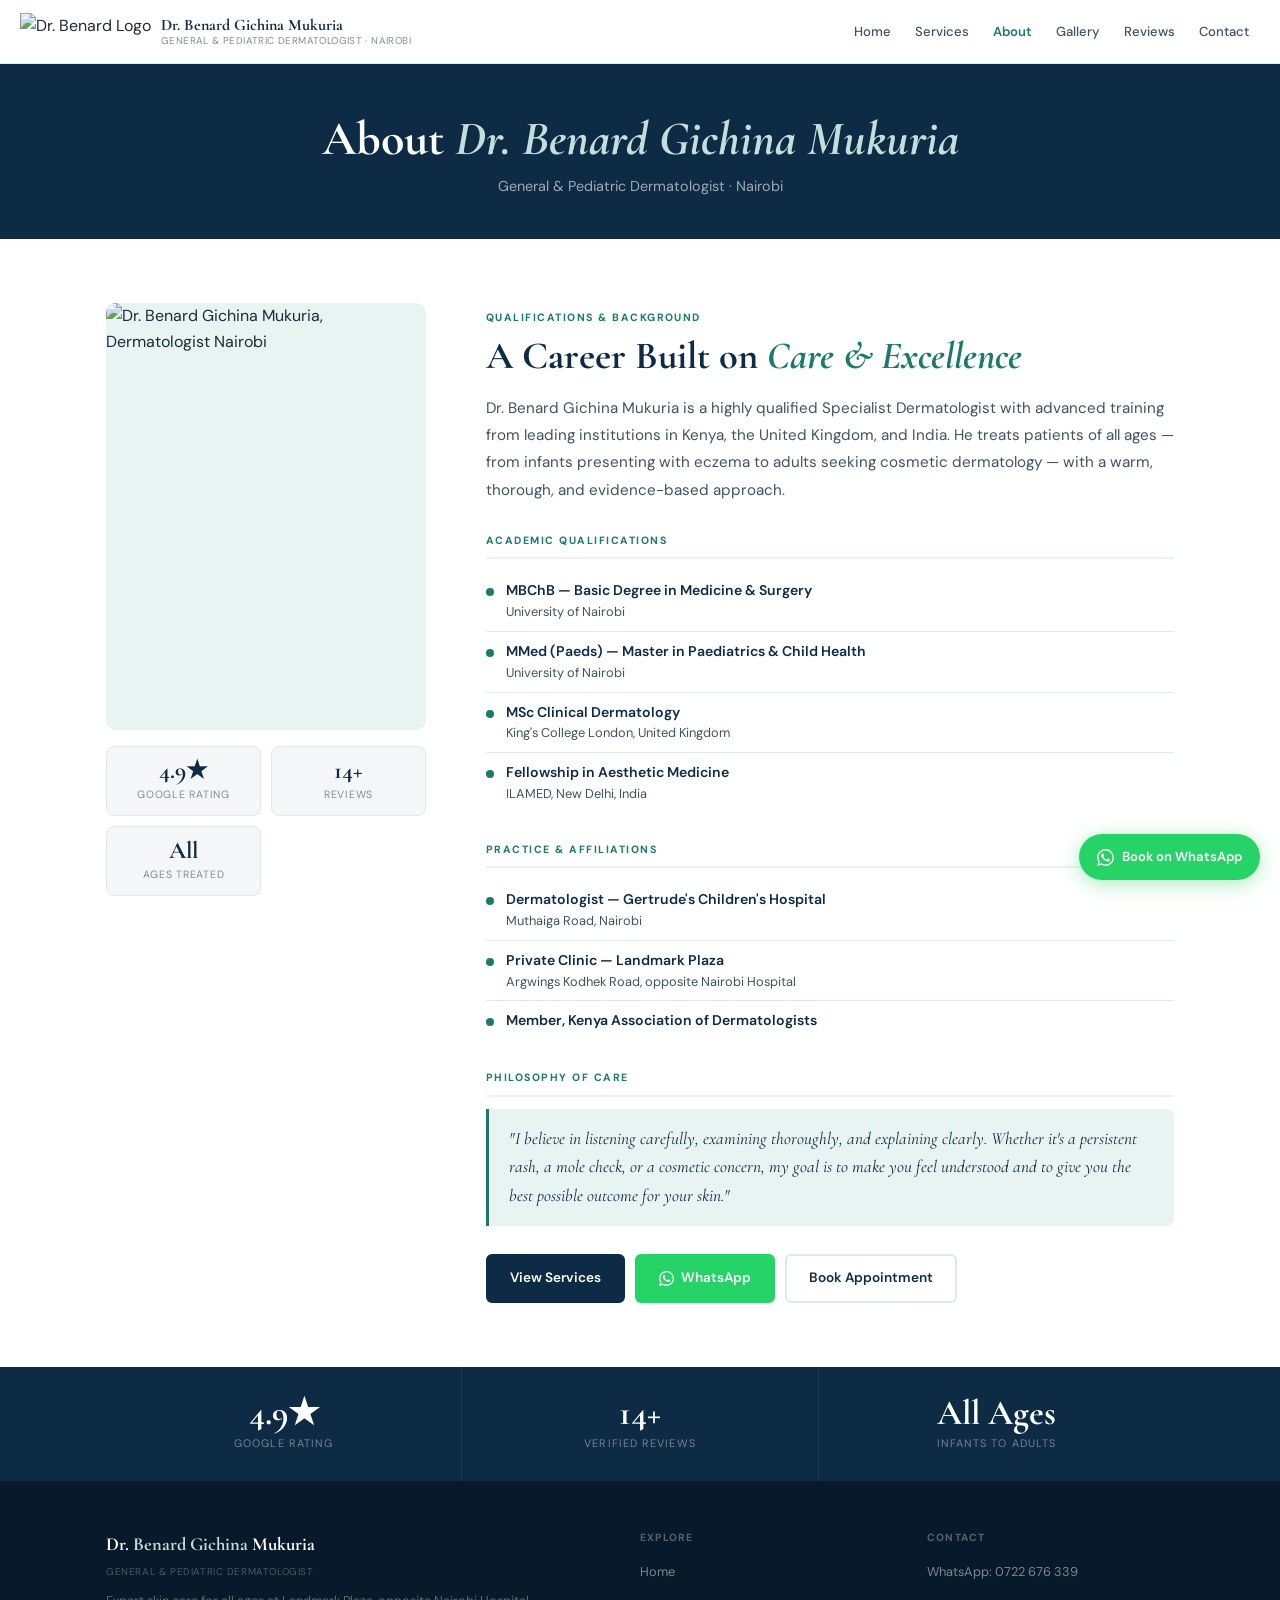
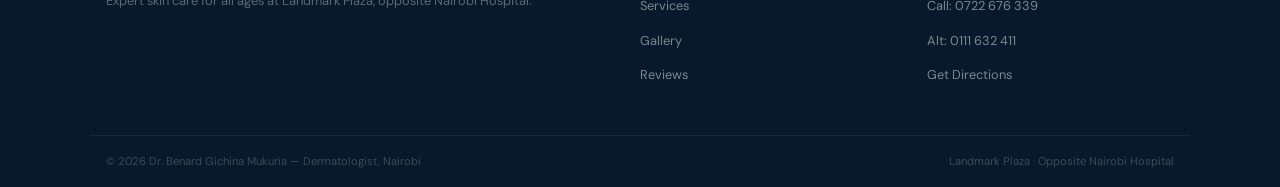
==== about.html @ 3df41dd8 "Add files via upload" ====
<!DOCTYPE html>
<html lang="en">
<head>
  <meta charset="UTF-8">
  <meta name="viewport" content="width=device-width, initial-scale=1.0">
  <title>About Dr. Benard Gichina Mukuria – Dermatologist, Nairobi</title>
  <meta name="description" content="Learn about Dr. Benard Gichina Mukuria's qualifications, training, and approach to dermatology in Nairobi.">
  <link rel="preconnect" href="https://fonts.googleapis.com">
  <link rel="preconnect" href="https://fonts.gstatic.com" crossorigin>
  <link href="https://fonts.googleapis.com/css2?family=Cormorant+Garamond:ital,wght@0,400;0,500;0,600;0,700;1,400;1,500&family=DM+Sans:wght@300;400;500;600&display=swap" rel="stylesheet">
  <style>
  *, *::before, *::after { box-sizing: border-box; margin: 0; padding: 0; }

  :root {
    --navy:       #0d2b45;
    --navy-mid:   #163d5f;
    --teal:       #1a7b6b;
    --teal-light: #e8f4f1;
    --teal-mid:   #c2dfd9;
    --gold:       #b8934a;
    --off-white:  #f5f6f8;
    --white:      #fff;
    --border:     #e2e7ec;
    --text:       #1c2b38;
    --text-mid:   #3e5462;
    --text-light: #7a8fa0;
    --green:      #25D366;
    --shadow:     0 2px 12px rgba(13,43,69,.07);
    --shadow-md:  0 6px 28px rgba(13,43,69,.11);
    --font-head:  'Cormorant Garamond', Georgia, serif;
    --font-body:  'DM Sans', system-ui, sans-serif;
  }

  html  { scroll-behavior: smooth; }
  body  { font-family: var(--font-body); color: var(--text); background: var(--off-white); -webkit-font-smoothing: antialiased; line-height: 1.65; }
  img   { display: block; max-width: 100%; }
  a     { text-decoration: none; color: inherit; transition: color .18s; }

  .container { max-width: 1100px; margin: 0 auto; padding: 0 16px; }

  /* ── BUTTONS ── */
  .btn { display: inline-flex; align-items: center; justify-content: center; gap: 7px; font-family: var(--font-body); font-size: .85rem; font-weight: 600; padding: 11px 22px; border-radius: 6px; border: 2px solid transparent; cursor: pointer; transition: all .18s; white-space: nowrap; }
  .btn-primary  { background: var(--navy);  color: #fff; border-color: var(--navy);  }
  .btn-primary:hover  { background: var(--navy-mid); }
  .btn-wa { background: var(--green); color: #fff; border-color: var(--green); }
  .btn-wa:hover { background: #1fb757; }
  .btn-wa svg { width: 15px; height: 15px; fill: #fff; flex-shrink: 0; }
  .btn-ghost { background: transparent; color: var(--navy); border-color: var(--border); }
  .btn-ghost:hover { border-color: var(--navy); background: var(--navy); color: #fff; }

  /* ── WHATSAPP STICKY ── */
  .wa-sticky { position: fixed; bottom: 20px; right: 20px; z-index: 999; background: var(--green); color: #fff; display: flex; align-items: center; gap: 8px; padding: 12px 18px; border-radius: 50px; font-size: .82rem; font-weight: 600; box-shadow: 0 4px 20px rgba(37,211,102,.4); transition: transform .2s; }
  .wa-sticky:hover { transform: translateY(-2px); }
  .wa-sticky svg { fill: #fff; width: 17px; height: 17px; flex-shrink: 0; }
  @media (max-width: 560px) { .wa-sticky .wa-label { display: none; } .wa-sticky { padding: 13px; border-radius: 50%; } }

  /* ── MOBILE MENU ── */
  .mobile-menu { display: none; position: fixed; inset: 0; background: #fff; z-index: 2000; flex-direction: column; align-items: center; justify-content: center; gap: 20px; }
  .mobile-menu.open { display: flex; }
  .mobile-menu a { font-family: var(--font-head); font-size: 1.8rem; color: var(--text); font-weight: 500; }
  .mobile-menu a.active, .mobile-menu a:hover { color: var(--teal); }
  .mobile-close { position: absolute; top: 20px; right: 20px; background: none; border: none; font-size: 1.4rem; cursor: pointer; color: var(--text-light); }

  /* ── NAV ── */
  nav { position: sticky; top: 0; z-index: 100; background: rgba(255,255,255,.97); backdrop-filter: blur(12px); border-bottom: 1px solid var(--border); display: flex; align-items: center; justify-content: space-between; padding: 0 20px; height: 64px; }
  nav.scrolled { box-shadow: 0 2px 20px rgba(13,43,69,.09); }
  .nav-brand { display: flex; align-items: center; gap: 10px; text-decoration: none; }
  .nav-brand img { height: 38px; width: auto; object-fit: contain; }
  .nav-brand-text { display: flex; flex-direction: column; line-height: 1.2; }
  .brand-name { font-family: var(--font-head); font-size: 1rem; font-weight: 700; color: var(--navy); }
  .brand-sub  { font-size: .62rem; color: var(--text-light); letter-spacing: .04em; text-transform: uppercase; }
  .nav-links  { list-style: none; display: flex; gap: 2px; }
  .nav-links a { font-size: .82rem; font-weight: 500; color: var(--text-mid); padding: 6px 11px; border-radius: 5px; transition: all .18s; }
  .nav-links a:hover { color: var(--navy); background: var(--off-white); }
  .nav-links a.active { color: var(--teal); font-weight: 600; }
  .nav-hamburger { display: none; flex-direction: column; gap: 5px; cursor: pointer; padding: 8px; background: none; border: none; }
  .nav-hamburger span { width: 22px; height: 2px; background: var(--navy); border-radius: 2px; }
  @media (max-width: 860px) { .nav-links { display: none; } .nav-hamburger { display: flex; } nav { padding: 0 16px; } }

  /* ── PAGE HERO ── */
  .page-hero { background: var(--navy); padding: 48px 0 40px; text-align: center; }
  .page-hero h1 { font-family: var(--font-head); font-size: clamp(1.9rem, 4vw, 3rem); color: #fff; margin-bottom: 8px; font-weight: 700; line-height: 1.15; }
  .page-hero h1 em { font-style: italic; color: var(--teal-mid); }
  .page-hero p { color: rgba(255,255,255,.6); font-size: .9rem; }

  /* ── ABOUT SECTION ── */
  .about-section { background: var(--white); padding: 64px 0; }

  .about-layout {
    display: grid;
    grid-template-columns: 320px 1fr;
    gap: 60px;
    align-items: start;
  }
  @media (max-width: 860px) {
    .about-layout { grid-template-columns: 1fr; gap: 36px; }
  }

  /* Photo column */
  .about-photo-col { display: flex; flex-direction: column; gap: 16px; }
  .about-photo-wrap {
    border-radius: 10px;
    overflow: hidden;
    background: var(--teal-light);
    aspect-ratio: 3/4;
    max-width: 320px;
    width: 100%;
  }
  .about-photo-wrap img {
    width: 100%;
    height: 100%;
    object-fit: cover;
    object-position: center top;
    display: block;
  }
  @media (max-width: 860px) {
    .about-photo-wrap { max-width: 260px; margin: 0 auto; aspect-ratio: 1/1; }
  }

  /* Quick stats below photo */
  .photo-stats {
    display: grid;
    grid-template-columns: 1fr 1fr;
    gap: 10px;
    max-width: 320px;
  }
  @media (max-width: 860px) { .photo-stats { max-width: 260px; margin: 0 auto; } }
  .pstat {
    background: var(--off-white);
    border: 1px solid var(--border);
    border-radius: 8px;
    padding: 12px 14px;
    text-align: center;
  }
  .pstat-num { font-family: var(--font-head); font-size: 1.5rem; font-weight: 700; color: var(--navy); line-height: 1; }
  .pstat-lbl { font-size: .66rem; color: var(--text-light); text-transform: uppercase; letter-spacing: .07em; margin-top: 3px; }

  /* Text column */
  .about-text-col { }
  .section-label { display: inline-block; font-size: .66rem; font-weight: 700; letter-spacing: .14em; text-transform: uppercase; color: var(--teal); margin-bottom: 8px; }
  .about-title { font-family: var(--font-head); font-size: clamp(1.7rem, 3vw, 2.4rem); color: var(--navy); line-height: 1.15; margin-bottom: 16px; }
  .about-title em { font-style: italic; color: var(--teal); }
  .about-intro { font-size: .95rem; color: var(--text-mid); line-height: 1.8; margin-bottom: 28px; }

  /* Section blocks */
  .info-block { margin-bottom: 28px; }
  .info-block-label {
    font-size: .66rem;
    font-weight: 700;
    letter-spacing: .14em;
    text-transform: uppercase;
    color: var(--teal);
    margin-bottom: 12px;
    padding-bottom: 8px;
    border-bottom: 2px solid var(--teal-light);
  }

  /* Credential rows — fixed layout, no inline bold issues */
  .cred-rows { display: flex; flex-direction: column; gap: 0; }
  .cred-row {
    display: grid;
    grid-template-columns: auto 1fr;
    gap: 12px;
    align-items: start;
    padding: 10px 0;
    border-bottom: 1px solid var(--border);
  }
  .cred-row:last-child { border-bottom: none; }
  .cred-dot {
    width: 8px;
    height: 8px;
    background: var(--teal);
    border-radius: 50%;
    margin-top: 7px;
    flex-shrink: 0;
  }
  .cred-content { display: flex; flex-direction: column; gap: 2px; }
  .cred-title { font-size: .88rem; font-weight: 600; color: var(--navy); line-height: 1.4; }
  .cred-sub   { font-size: .8rem; color: var(--text-mid); line-height: 1.4; }

  /* Philosophy blockquote */
  .philosophy {
    background: var(--teal-light);
    border-left: 3px solid var(--teal);
    border-radius: 0 8px 8px 0;
    padding: 16px 20px;
    margin-bottom: 28px;
  }
  .philosophy p {
    font-family: var(--font-head);
    font-size: 1.08rem;
    font-style: italic;
    color: var(--navy);
    line-height: 1.65;
  }

  /* CTA row */
  .cta-row { display: flex; flex-wrap: wrap; gap: 10px; }
  @media (max-width: 480px) {
    .cta-row { flex-direction: column; }
    .cta-row .btn { width: 100%; }
  }

  /* ── STATS BAR ── */
  .stats-bar { background: var(--navy); padding: 0; }
  .stats-row { display: flex; flex-wrap: wrap; }
  .stat-item { flex: 1; min-width: 140px; padding: 28px 20px; text-align: center; border-right: 1px solid rgba(255,255,255,.08); }
  .stat-item:last-child { border-right: none; }
  .stat-num { font-family: var(--font-head); font-size: 2.2rem; color: #fff; font-weight: 700; line-height: 1; margin-bottom: 5px; }
  .stat-lbl { font-size: .68rem; color: rgba(255,255,255,.42); text-transform: uppercase; letter-spacing: .1em; }
  @media (max-width: 560px) {
    .stat-item { min-width: 50%; border-bottom: 1px solid rgba(255,255,255,.08); }
  }

  /* ── FOOTER ── */
  footer { background: #07192a; color: rgba(255,255,255,.55); padding: 48px 0 0; }
  .ft { max-width: 1100px; margin: 0 auto; padding: 0 16px 40px; display: grid; grid-template-columns: 2fr 1fr 1fr; gap: 40px; }
  @media (max-width: 640px) { .ft { grid-template-columns: 1fr; gap: 24px; } }
  .fb .nav-logo-text { font-family: var(--font-head); font-size: 1.15rem; font-weight: 700; color: #fff; display: block; margin-bottom: 5px; }
  .fb .nav-logo-text span { color: var(--teal-mid); }
  .fb small { display: block; font-size: .62rem; color: rgba(255,255,255,.28); letter-spacing: .06em; text-transform: uppercase; margin-bottom: 10px; }
  footer p { font-size: .8rem; color: rgba(255,255,255,.35); line-height: 1.65; }
  .fc h4 { font-size: .65rem; font-weight: 700; letter-spacing: .12em; text-transform: uppercase; color: rgba(255,255,255,.32); margin-bottom: 12px; }
  .fc ul { list-style: none; }
  .fc li { margin-bottom: 8px; }
  .fc a { font-size: .8rem; color: rgba(255,255,255,.48); transition: color .18s; }
  .fc a:hover { color: #fff; }
  .fbot { border-top: 1px solid rgba(255,255,255,.06); padding: 16px; max-width: 1100px; margin: 0 auto; display: flex; justify-content: space-between; flex-wrap: wrap; gap: 6px; font-size: .7rem; color: rgba(255,255,255,.22); }
  </style>
</head>
<body>

<!-- WhatsApp sticky -->
<a class="wa-sticky" href="https://wa.me/254722676339?text=Hello%20Dr.%20Benard%2C%20I%20would%20like%20to%20book%20an%20appointment." target="_blank" rel="noopener" aria-label="Book via WhatsApp">
  <svg viewBox="0 0 24 24"><path d="M17.472 14.382c-.297-.149-1.758-.867-2.03-.967-.273-.099-.471-.148-.67.15-.197.297-.767.966-.94 1.164-.173.199-.347.223-.644.075-.297-.15-1.255-.463-2.39-1.475-.883-.788-1.48-1.761-1.653-2.059-.173-.297-.018-.458.13-.606.134-.133.298-.347.446-.52.149-.174.198-.298.298-.497.099-.198.05-.371-.025-.52-.075-.149-.669-1.612-.916-2.207-.242-.579-.487-.5-.669-.51-.173-.008-.371-.01-.57-.01-.198 0-.52.074-.792.372-.272.297-1.04 1.016-1.04 2.479 0 1.462 1.065 2.875 1.213 3.074.149.198 2.096 3.2 5.077 4.487.709.306 1.262.489 1.694.625.712.227 1.36.195 1.871.118.571-.085 1.758-.719 2.006-1.413.248-.694.248-1.289.173-1.413-.074-.124-.272-.198-.57-.347m-5.421 7.403h-.004a9.87 9.87 0 01-5.031-1.378l-.361-.214-3.741.982.998-3.648-.235-.374a9.86 9.86 0 01-1.51-5.26c.001-5.45 4.436-9.884 9.888-9.884 2.64 0 5.122 1.03 6.988 2.898a9.825 9.825 0 012.893 6.994c-.003 5.45-4.437 9.884-9.885 9.884m8.413-18.297A11.815 11.815 0 0012.05 0C5.495 0 .16 5.335.157 11.892c0 2.096.547 4.142 1.588 5.945L.057 24l6.305-1.654a11.882 11.882 0 005.683 1.448h.005c6.554 0 11.89-5.335 11.893-11.893a11.821 11.821 0 00-3.48-8.413z"/></svg>
  <span class="wa-label">Book on WhatsApp</span>
</a>

<!-- Mobile menu -->
<div class="mobile-menu" id="mobileMenu">
  <button class="mobile-close" onclick="closeMobile()">&#10005;</button>
  <a href="index.html">Home</a>
  <a href="services.html">Services</a>
  <a href="about.html" class="active">About</a>
  <a href="gallery.html">Gallery</a>
  <a href="reviews.html">Reviews</a>
  <a href="contact.html">Contact</a>
</div>

<!-- Nav -->
<nav id="mainNav">
  <a class="nav-brand" href="index.html">
    <img src="https://i.postimg.cc/7hm4jTFV/Mar_19_2026_04_14_20_PM.png" alt="Dr. Benard Logo">
    <div class="nav-brand-text">
      <span class="brand-name">Dr. Benard Gichina Mukuria</span>
      <span class="brand-sub">General &amp; Pediatric Dermatologist &middot; Nairobi</span>
    </div>
  </a>
  <ul class="nav-links">
    <li><a href="index.html">Home</a></li>
    <li><a href="services.html">Services</a></li>
    <li><a href="about.html" class="active">About</a></li>
    <li><a href="gallery.html">Gallery</a></li>
    <li><a href="reviews.html">Reviews</a></li>
    <li><a href="contact.html">Contact</a></li>
  </ul>
  <button class="nav-hamburger" onclick="openMobile()">
    <span></span><span></span><span></span>
  </button>
</nav>

<!-- Hero -->
<section class="page-hero">
  <div class="container">
    <h1>About <em>Dr. Benard Gichina Mukuria</em></h1>
    <p>General &amp; Pediatric Dermatologist &middot; Nairobi</p>
  </div>
</section>

<!-- About -->
<section class="about-section">
  <div class="container">
    <div class="about-layout">

      <!-- LEFT: photo + mini stats -->
      <div class="about-photo-col">
        <div class="about-photo-wrap">
          <img src="https://i.postimg.cc/Njkb1kw6/dr-gichina.png"
               alt="Dr. Benard Gichina Mukuria, Dermatologist Nairobi">
        </div>
        <div class="photo-stats">
          <div class="pstat">
            <div class="pstat-num">4.9&#9733;</div>
            <div class="pstat-lbl">Google Rating</div>
          </div>
          <div class="pstat">
            <div class="pstat-num">14+</div>
            <div class="pstat-lbl">Reviews</div>
          </div>
          <div class="pstat">
            <div class="pstat-num">All</div>
            <div class="pstat-lbl">Ages Treated</div>
          </div>
        </div>
      </div>

      <!-- RIGHT: text -->
      <div class="about-text-col">

        <span class="section-label">Qualifications &amp; Background</span>
        <h1 class="about-title">A Career Built on <em>Care &amp; Excellence</em></h1>

        <p class="about-intro">Dr. Benard Gichina Mukuria is a highly qualified Specialist Dermatologist with advanced training from leading institutions in Kenya, the United Kingdom, and India. He treats patients of all ages — from infants presenting with eczema to adults seeking cosmetic dermatology — with a warm, thorough, and evidence-based approach.</p>

        <!-- Academic qualifications -->
        <div class="info-block">
          <div class="info-block-label">Academic Qualifications</div>
          <div class="cred-rows">
            <div class="cred-row">
              <div class="cred-dot"></div>
              <div class="cred-content">
                <span class="cred-title">MBChB &mdash; Basic Degree in Medicine &amp; Surgery</span>
                <span class="cred-sub">University of Nairobi</span>
              </div>
            </div>
            <div class="cred-row">
              <div class="cred-dot"></div>
              <div class="cred-content">
                <span class="cred-title">MMed (Paeds) &mdash; Master in Paediatrics &amp; Child Health</span>
                <span class="cred-sub">University of Nairobi</span>
              </div>
            </div>
            <div class="cred-row">
              <div class="cred-dot"></div>
              <div class="cred-content">
                <span class="cred-title">MSc Clinical Dermatology</span>
                <span class="cred-sub">King's College London, United Kingdom</span>
              </div>
            </div>
            <div class="cred-row">
              <div class="cred-dot"></div>
              <div class="cred-content">
                <span class="cred-title">Fellowship in Aesthetic Medicine</span>
                <span class="cred-sub">ILAMED, New Delhi, India</span>
              </div>
            </div>
          </div>
        </div>

        <!-- Practice & affiliations -->
        <div class="info-block">
          <div class="info-block-label">Practice &amp; Affiliations</div>
          <div class="cred-rows">
            <div class="cred-row">
              <div class="cred-dot"></div>
              <div class="cred-content">
                <span class="cred-title">Dermatologist &mdash; Gertrude's Children's Hospital</span>
                <span class="cred-sub">Muthaiga Road, Nairobi</span>
              </div>
            </div>
            <div class="cred-row">
              <div class="cred-dot"></div>
              <div class="cred-content">
                <span class="cred-title">Private Clinic &mdash; Landmark Plaza</span>
                <span class="cred-sub">Argwings Kodhek Road, opposite Nairobi Hospital</span>
              </div>
            </div>
            <div class="cred-row">
              <div class="cred-dot"></div>
              <div class="cred-content">
                <span class="cred-title">Member, Kenya Association of Dermatologists</span>
              </div>
            </div>
          </div>
        </div>

        <!-- Philosophy -->
        <div class="info-block">
          <div class="info-block-label">Philosophy of Care</div>
          <blockquote class="philosophy">
            <p>"I believe in listening carefully, examining thoroughly, and explaining clearly. Whether it's a persistent rash, a mole check, or a cosmetic concern, my goal is to make you feel understood and to give you the best possible outcome for your skin."</p>
          </blockquote>
        </div>

        <!-- CTA buttons -->
        <div class="cta-row">
          <a href="services.html" class="btn btn-primary">View Services</a>
          <a href="https://wa.me/254722676339?text=Hello%20Dr.%20Benard%2C%20I%20would%20like%20to%20book%20an%20appointment." target="_blank" class="btn btn-wa">
            <svg viewBox="0 0 24 24"><path d="M17.472 14.382c-.297-.149-1.758-.867-2.03-.967-.273-.099-.471-.148-.67.15-.197.297-.767.966-.94 1.164-.173.199-.347.223-.644.075-.297-.15-1.255-.463-2.39-1.475-.883-.788-1.48-1.761-1.653-2.059-.173-.297-.018-.458.13-.606.134-.133.298-.347.446-.52.149-.174.198-.298.298-.497.099-.198.05-.371-.025-.52-.075-.149-.669-1.612-.916-2.207-.242-.579-.487-.5-.669-.51-.173-.008-.371-.01-.57-.01-.198 0-.52.074-.792.372-.272.297-1.04 1.016-1.04 2.479 0 1.462 1.065 2.875 1.213 3.074.149.198 2.096 3.2 5.077 4.487.709.306 1.262.489 1.694.625.712.227 1.36.195 1.871.118.571-.085 1.758-.719 2.006-1.413.248-.694.248-1.289.173-1.413-.074-.124-.272-.198-.57-.347m-5.421 7.403h-.004a9.87 9.87 0 01-5.031-1.378l-.361-.214-3.741.982.998-3.648-.235-.374a9.86 9.86 0 01-1.51-5.26c.001-5.45 4.436-9.884 9.888-9.884 2.64 0 5.122 1.03 6.988 2.898a9.825 9.825 0 012.893 6.994c-.003 5.45-4.437 9.884-9.885 9.884m8.413-18.297A11.815 11.815 0 0012.05 0C5.495 0 .16 5.335.157 11.892c0 2.096.547 4.142 1.588 5.945L.057 24l6.305-1.654a11.882 11.882 0 005.683 1.448h.005c6.554 0 11.89-5.335 11.893-11.893a11.821 11.821 0 00-3.48-8.413z"/></svg>
            WhatsApp
          </a>
          <a href="contact.html" class="btn btn-ghost">Book Appointment</a>
        </div>

      </div>
    </div>
  </div>
</section>

<!-- Stats bar -->
<div class="stats-bar">
  <div class="container">
    <div class="stats-row">
      <div class="stat-item">
        <div class="stat-num">4.9&#9733;</div>
        <div class="stat-lbl">Google Rating</div>
      </div>
      <div class="stat-item">
        <div class="stat-num">14+</div>
        <div class="stat-lbl">Verified Reviews</div>
      </div>
      <div class="stat-item">
        <div class="stat-num">All Ages</div>
        <div class="stat-lbl">Infants to Adults</div>
      </div>
    </div>
  </div>
</div>

<!-- Footer -->
<footer>
  <div class="ft">
    <div class="fb">
      <span class="nav-logo-text">Dr. <span>Benard Gichina</span> Mukuria</span>
      <small>General &amp; Pediatric Dermatologist</small>
      <p>Expert skin care for all ages at Landmark Plaza, opposite Nairobi Hospital.</p>
    </div>
    <div class="fc"><h4>Explore</h4><ul>
      <li><a href="index.html">Home</a></li>
      <li><a href="services.html">Services</a></li>
      <li><a href="gallery.html">Gallery</a></li>
      <li><a href="reviews.html">Reviews</a></li>
    </ul></div>
    <div class="fc"><h4>Contact</h4><ul>
      <li><a href="https://wa.me/254722676339">WhatsApp: 0722 676 339</a></li>
      <li><a href="tel:+254722676339">Call: 0722 676 339</a></li>
      <li><a href="tel:+254111632411">Alt: 0111 632 411</a></li>
      <li><a href="contact.html">Get Directions</a></li>
    </ul></div>
  </div>
  <div class="fbot">
    <span>&copy; 2026 Dr. Benard Gichina Mukuria &mdash; Dermatologist, Nairobi</span>
    <span>Landmark Plaza &middot; Opposite Nairobi Hospital</span>
  </div>
</footer>

<script>
  function openMobile()  { document.getElementById('mobileMenu').classList.add('open');    document.body.style.overflow = 'hidden'; }
  function closeMobile() { document.getElementById('mobileMenu').classList.remove('open'); document.body.style.overflow = ''; }
  window.addEventListener('scroll', () => {
    document.getElementById('mainNav').classList.toggle('scrolled', window.scrollY > 10);
  });
</script>
</body>
</html>
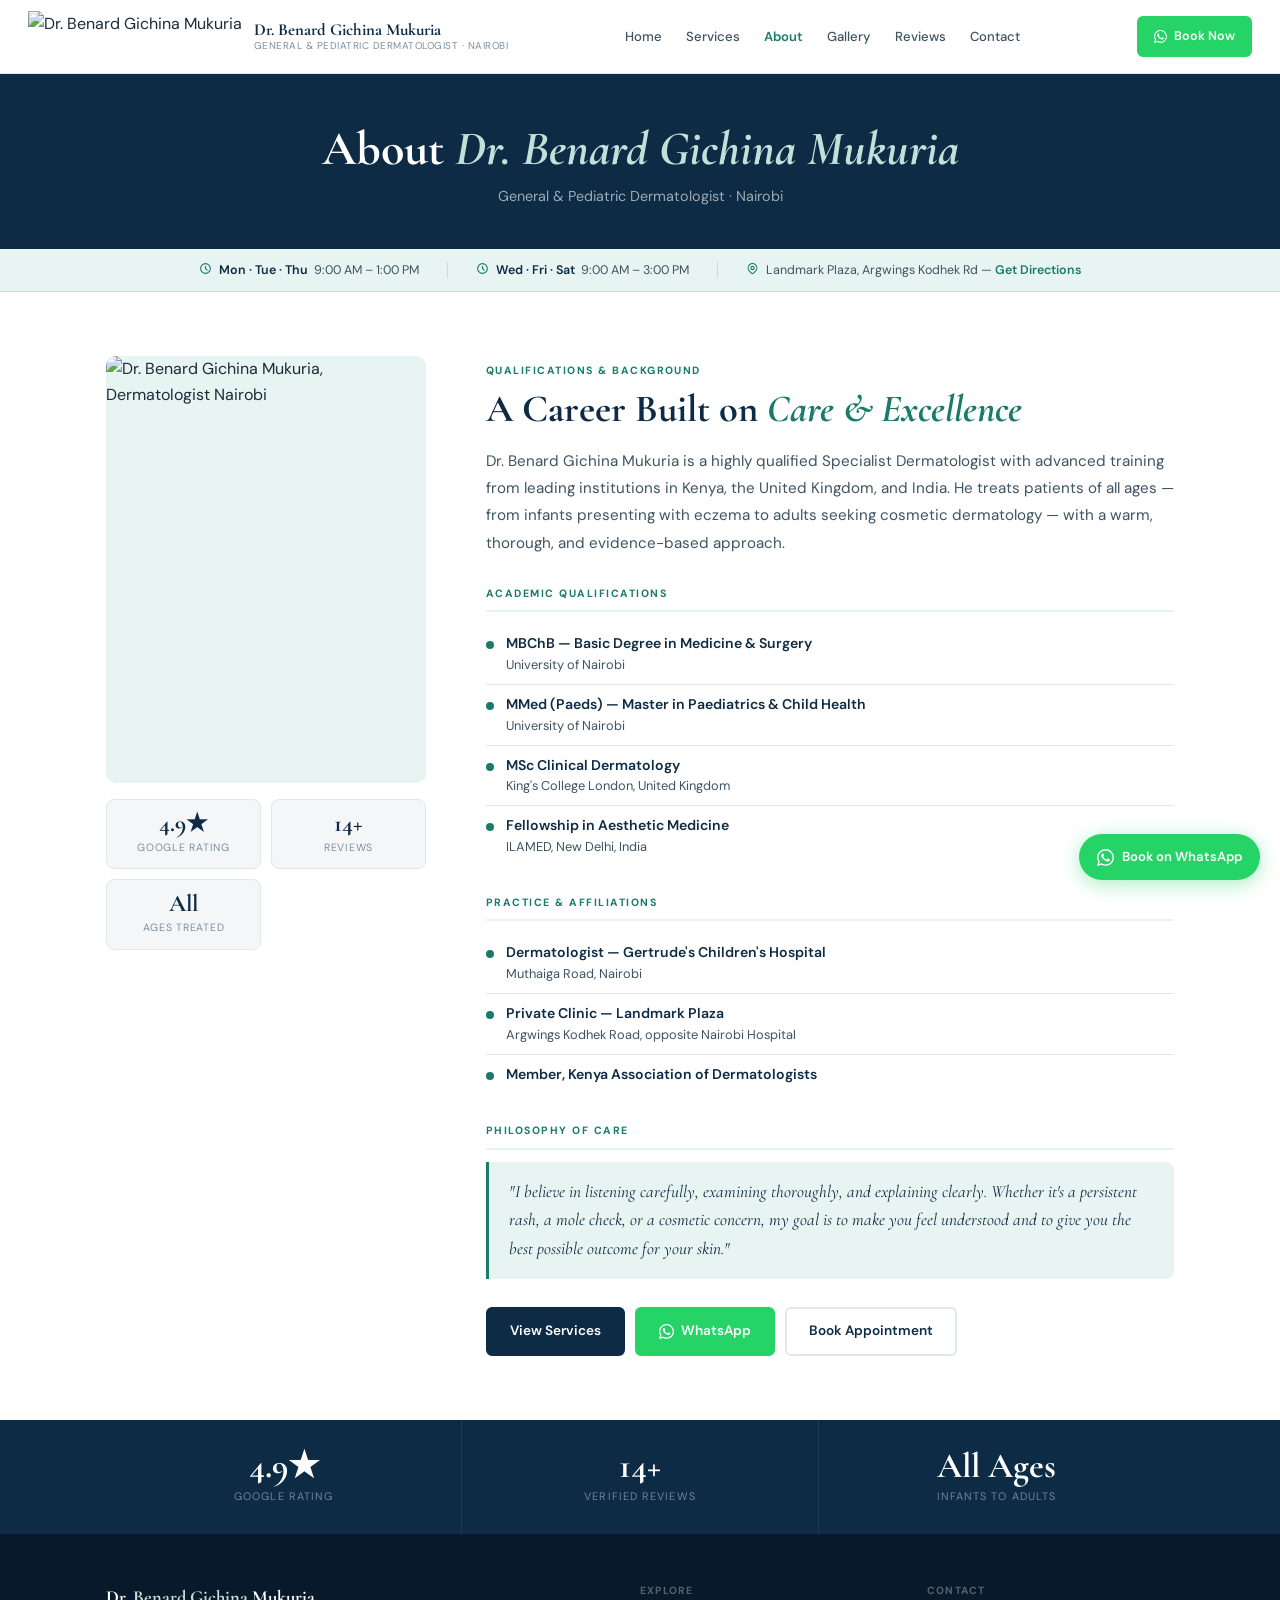
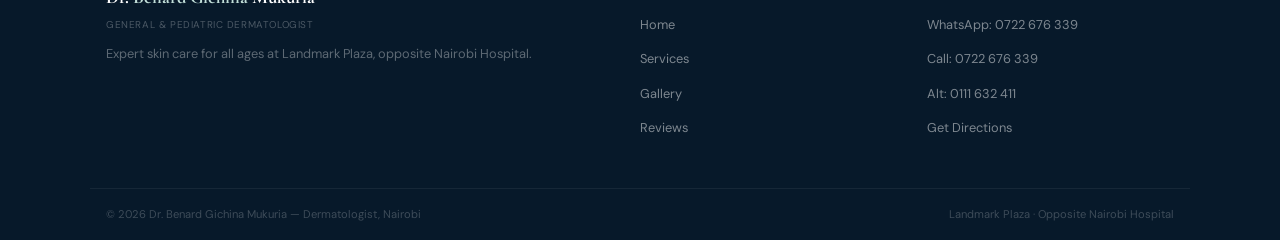
==== commit 19fb6aaa: "Add files via upload" ====
--- a/about.html
+++ b/about.html
@@ -62,26 +62,39 @@
   .mobile-close { position: absolute; top: 20px; right: 20px; background: none; border: none; font-size: 1.4rem; cursor: pointer; color: var(--text-light); }
 
   /* ── NAV ── */
-  nav { position: sticky; top: 0; z-index: 100; background: rgba(255,255,255,.97); backdrop-filter: blur(12px); border-bottom: 1px solid var(--border); display: flex; align-items: center; justify-content: space-between; padding: 0 20px; height: 64px; }
-  nav.scrolled { box-shadow: 0 2px 20px rgba(13,43,69,.09); }
-  .nav-brand { display: flex; align-items: center; gap: 10px; text-decoration: none; }
-  .nav-brand img { height: 38px; width: auto; object-fit: contain; }
-  .nav-brand-text { display: flex; flex-direction: column; line-height: 1.2; }
-  .brand-name { font-family: var(--font-head); font-size: 1rem; font-weight: 700; color: var(--navy); }
-  .brand-sub  { font-size: .62rem; color: var(--text-light); letter-spacing: .04em; text-transform: uppercase; }
+  nav { position: sticky; top: 0; z-index: 100; background: rgba(255,255,255,.97); backdrop-filter: blur(12px); border-bottom: 1px solid var(--border); display: flex; align-items: center; justify-content: space-between; padding: 0 28px; height: 74px; transition: box-shadow .3s; }
+  nav.scrolled { box-shadow: 0 2px 20px rgba(13,43,69,.10); }
+  .nav-brand { display: flex; align-items: center; gap: 12px; text-decoration: none; }
+  .nav-brand img { height: 52px; width: auto; object-fit: contain; display: block; flex-shrink: 0; }
+  .nav-brand-text { display: flex; flex-direction: column; line-height: 1.25; }
+  .brand-name { font-family: var(--font-head); font-size: 1.05rem; font-weight: 700; color: var(--navy); line-height: 1.2; }
+  .brand-sub  { font-size: .62rem; color: var(--text-light); letter-spacing: .05em; text-transform: uppercase; }
   .nav-links  { list-style: none; display: flex; gap: 2px; }
   .nav-links a { font-size: .82rem; font-weight: 500; color: var(--text-mid); padding: 6px 11px; border-radius: 5px; transition: all .18s; }
   .nav-links a:hover { color: var(--navy); background: var(--off-white); }
   .nav-links a.active { color: var(--teal); font-weight: 600; }
+  .nav-cta { display: flex; align-items: center; gap: 8px; }
   .nav-hamburger { display: none; flex-direction: column; gap: 5px; cursor: pointer; padding: 8px; background: none; border: none; }
   .nav-hamburger span { width: 22px; height: 2px; background: var(--navy); border-radius: 2px; }
-  @media (max-width: 860px) { .nav-links { display: none; } .nav-hamburger { display: flex; } nav { padding: 0 16px; } }
+  @media (max-width: 860px) { .nav-links, .nav-cta { display: none; } .nav-hamburger { display: flex; } nav { padding: 0 16px; } }
 
   /* ── PAGE HERO ── */
   .page-hero { background: var(--navy); padding: 48px 0 40px; text-align: center; }
   .page-hero h1 { font-family: var(--font-head); font-size: clamp(1.9rem, 4vw, 3rem); color: #fff; margin-bottom: 8px; font-weight: 700; line-height: 1.15; }
   .page-hero h1 em { font-style: italic; color: var(--teal-mid); }
   .page-hero p { color: rgba(255,255,255,.6); font-size: .9rem; }
+
+  /* ── HOURS STRIP ── */
+  .hours-strip { background: var(--teal-light); border-bottom: 1px solid var(--teal-mid); padding: 12px 16px; }
+  .hours-strip-inner { max-width: 1100px; margin: 0 auto; display: flex; align-items: center; justify-content: center; flex-wrap: wrap; gap: 8px 28px; }
+  .hours-strip-item { display: flex; align-items: flex-start; gap: 7px; font-size: .78rem; color: var(--text-mid); line-height: 1.45; }
+  .hours-strip-icon { width: 13px; height: 13px; stroke: var(--teal); fill: none; stroke-width: 2; stroke-linecap: round; stroke-linejoin: round; flex-shrink: 0; margin-top: 1px; }
+  .hours-strip-item strong { color: var(--navy); font-weight: 600; }
+  .hours-divider { width: 1px; height: 16px; background: var(--teal-mid); align-self: center; flex-shrink: 0; }
+  @media (max-width: 600px) {
+    .hours-divider { display: none; }
+    .hours-strip-inner { flex-direction: column; align-items: flex-start; gap: 7px; max-width: 320px; }
+  }
 
   /* ── ABOUT SECTION ── */
   .about-section { background: var(--white); padding: 64px 0; }
@@ -250,7 +263,7 @@
 <!-- Nav -->
 <nav id="mainNav">
   <a class="nav-brand" href="index.html">
-    <img src="https://i.postimg.cc/7hm4jTFV/Mar_19_2026_04_14_20_PM.png" alt="Dr. Benard Logo">
+    <img src="https://i.postimg.cc/Y9KVWRW4/Chat-GPT-Image-Mar-20-2026-12-24-40-PM.png" alt="Dr. Benard Gichina Mukuria">
     <div class="nav-brand-text">
       <span class="brand-name">Dr. Benard Gichina Mukuria</span>
       <span class="brand-sub">General &amp; Pediatric Dermatologist &middot; Nairobi</span>
@@ -264,6 +277,12 @@
     <li><a href="reviews.html">Reviews</a></li>
     <li><a href="contact.html">Contact</a></li>
   </ul>
+  <div class="nav-cta">
+    <a href="https://wa.me/254722676339?text=Hello%20Dr.%20Benard%2C%20I%20would%20like%20to%20book%20an%20appointment." target="_blank" class="btn btn-wa" style="font-size:.78rem;padding:8px 15px;">
+      <svg viewBox="0 0 24 24" style="width:13px;height:13px;fill:#fff;flex-shrink:0"><path d="M17.472 14.382c-.297-.149-1.758-.867-2.03-.967-.273-.099-.471-.148-.67.15-.197.297-.767.966-.94 1.164-.173.199-.347.223-.644.075-.297-.15-1.255-.463-2.39-1.475-.883-.788-1.48-1.761-1.653-2.059-.173-.297-.018-.458.13-.606.134-.133.298-.347.446-.52.149-.174.198-.298.298-.497.099-.198.05-.371-.025-.52-.075-.149-.669-1.612-.916-2.207-.242-.579-.487-.5-.669-.51-.173-.008-.371-.01-.57-.01-.198 0-.52.074-.792.372-.272.297-1.04 1.016-1.04 2.479 0 1.462 1.065 2.875 1.213 3.074.149.198 2.096 3.2 5.077 4.487.709.306 1.262.489 1.694.625.712.227 1.36.195 1.871.118.571-.085 1.758-.719 2.006-1.413.248-.694.248-1.289.173-1.413-.074-.124-.272-.198-.57-.347m-5.421 7.403h-.004a9.87 9.87 0 01-5.031-1.378l-.361-.214-3.741.982.998-3.648-.235-.374a9.86 9.86 0 01-1.51-5.26c.001-5.45 4.436-9.884 9.888-9.884 2.64 0 5.122 1.03 6.988 2.898a9.825 9.825 0 012.893 6.994c-.003 5.45-4.437 9.884-9.885 9.884m8.413-18.297A11.815 11.815 0 0012.05 0C5.495 0 .16 5.335.157 11.892c0 2.096.547 4.142 1.588 5.945L.057 24l6.305-1.654a11.882 11.882 0 005.683 1.448h.005c6.554 0 11.89-5.335 11.893-11.893a11.821 11.821 0 00-3.48-8.413z"/></svg>
+      Book Now
+    </a>
+  </div>
   <button class="nav-hamburger" onclick="openMobile()">
     <span></span><span></span><span></span>
   </button>
@@ -276,6 +295,45 @@
     <p>General &amp; Pediatric Dermatologist &middot; Nairobi</p>
   </div>
 </section>
+
+<!-- Hours strip -->
+<div class="hours-strip">
+  <div class="hours-strip-inner">
+
+    <!-- MONDAY FIRST -->
+    <div class="hours-strip-item">
+      <svg class="hours-strip-icon" viewBox="0 0 24 24">
+        <path d="M12 8v4l3 3m6-3a9 9 0 11-18 0 9 9 0 0118 0z"/>
+      </svg>
+      <span><strong>Mon · Tue · Thu</strong>&nbsp;&nbsp;9:00 AM – 1:00 PM</span>
+    </div>
+
+    <div class="hours-divider"></div>
+
+    <!-- THEN WED/FRI/SAT -->
+    <div class="hours-strip-item">
+      <svg class="hours-strip-icon" viewBox="0 0 24 24">
+        <path d="M12 8v4l3 3m6-3a9 9 0 11-18 0 9 9 0 0118 0z"/>
+      </svg>
+      <span><strong>Wed · Fri · Sat</strong>&nbsp;&nbsp;9:00 AM – 3:00 PM</span>
+    </div>
+
+    <div class="hours-divider"></div>
+
+    <!-- LOCATION -->
+    <div class="hours-strip-item">
+      <svg class="hours-strip-icon" viewBox="0 0 24 24">
+        <path d="M17.657 16.657L13.414 20.9a1.998 1.998 0 01-2.827 0l-4.244-4.243a8 8 0 1111.314 0z"/>
+        <path d="M15 11a3 3 0 11-6 0 3 3 0 016 0z"/>
+      </svg>
+      <span>
+        Landmark Plaza, Argwings Kodhek Rd —
+        <a href="contact.html" style="color:var(--teal);font-weight:600;">Get Directions</a>
+      </span>
+    </div>
+
+  </div>
+</div>
 
 <!-- About -->
 <section class="about-section">
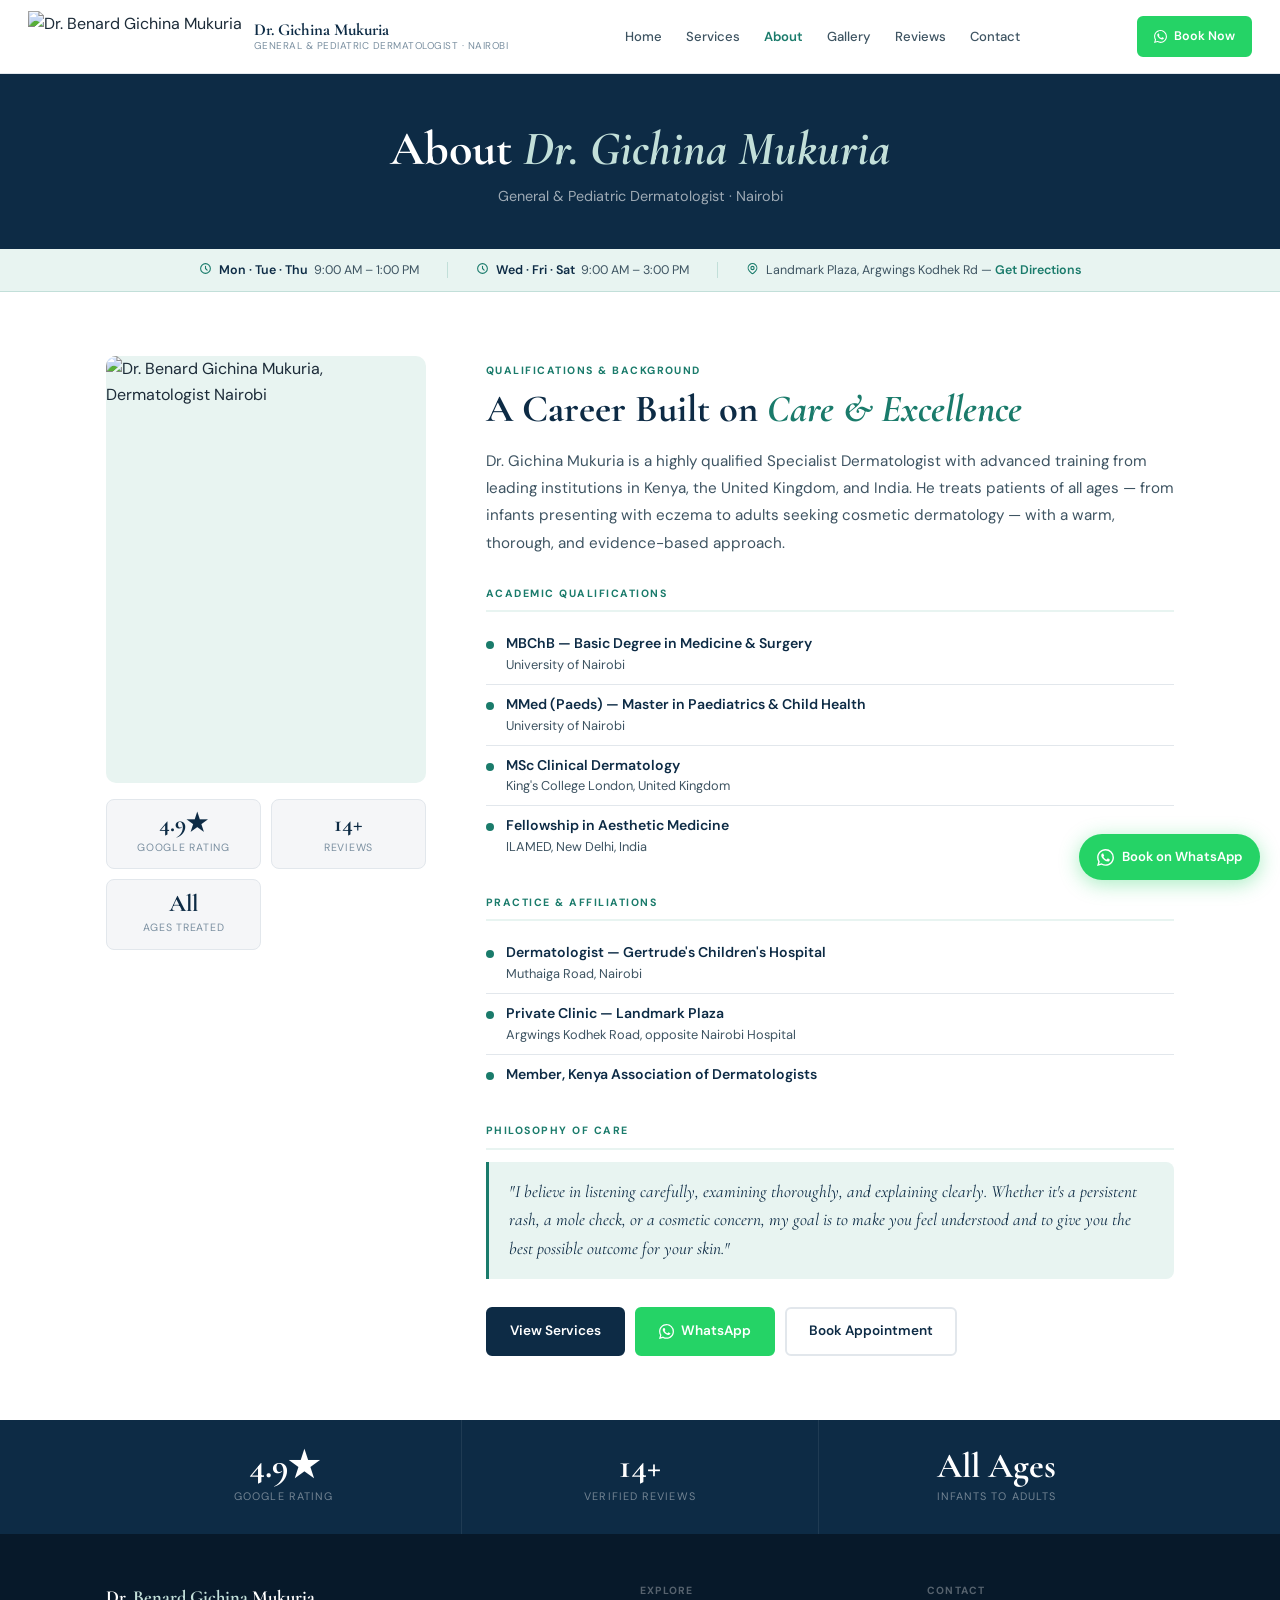
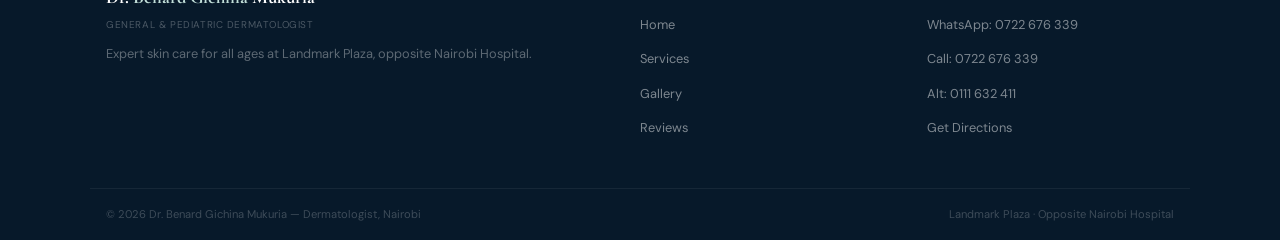
==== commit dbf97a23: "Add files via upload" ====
--- a/about.html
+++ b/about.html
@@ -3,8 +3,8 @@
 <head>
   <meta charset="UTF-8">
   <meta name="viewport" content="width=device-width, initial-scale=1.0">
-  <title>About Dr. Benard Gichina Mukuria – Dermatologist, Nairobi</title>
-  <meta name="description" content="Learn about Dr. Benard Gichina Mukuria's qualifications, training, and approach to dermatology in Nairobi.">
+  <title>About Dr. Gichina Mukuria – Dermatologist, Nairobi</title>
+  <meta name="description" content="Learn about Dr. Gichina Mukuria's qualifications, training, and approach to dermatology in Nairobi.">
   <link rel="preconnect" href="https://fonts.googleapis.com">
   <link rel="preconnect" href="https://fonts.gstatic.com" crossorigin>
   <link href="https://fonts.googleapis.com/css2?family=Cormorant+Garamond:ital,wght@0,400;0,500;0,600;0,700;1,400;1,500&family=DM+Sans:wght@300;400;500;600&display=swap" rel="stylesheet">
@@ -265,7 +265,7 @@
   <a class="nav-brand" href="index.html">
     <img src="https://i.postimg.cc/Y9KVWRW4/Chat-GPT-Image-Mar-20-2026-12-24-40-PM.png" alt="Dr. Benard Gichina Mukuria">
     <div class="nav-brand-text">
-      <span class="brand-name">Dr. Benard Gichina Mukuria</span>
+      <span class="brand-name">Dr. Gichina Mukuria</span>
       <span class="brand-sub">General &amp; Pediatric Dermatologist &middot; Nairobi</span>
     </div>
   </a>
@@ -291,7 +291,7 @@
 <!-- Hero -->
 <section class="page-hero">
   <div class="container">
-    <h1>About <em>Dr. Benard Gichina Mukuria</em></h1>
+    <h1>About <em>Dr. Gichina Mukuria</em></h1>
     <p>General &amp; Pediatric Dermatologist &middot; Nairobi</p>
   </div>
 </section>
@@ -368,7 +368,7 @@
         <span class="section-label">Qualifications &amp; Background</span>
         <h1 class="about-title">A Career Built on <em>Care &amp; Excellence</em></h1>
 
-        <p class="about-intro">Dr. Benard Gichina Mukuria is a highly qualified Specialist Dermatologist with advanced training from leading institutions in Kenya, the United Kingdom, and India. He treats patients of all ages — from infants presenting with eczema to adults seeking cosmetic dermatology — with a warm, thorough, and evidence-based approach.</p>
+        <p class="about-intro">Dr. Gichina Mukuria is a highly qualified Specialist Dermatologist with advanced training from leading institutions in Kenya, the United Kingdom, and India. He treats patients of all ages — from infants presenting with eczema to adults seeking cosmetic dermatology — with a warm, thorough, and evidence-based approach.</p>
 
         <!-- Academic qualifications -->
         <div class="info-block">
@@ -443,7 +443,7 @@
         <!-- CTA buttons -->
         <div class="cta-row">
           <a href="services.html" class="btn btn-primary">View Services</a>
-          <a href="https://wa.me/254722676339?text=Hello%20Dr.%20Benard%2C%20I%20would%20like%20to%20book%20an%20appointment." target="_blank" class="btn btn-wa">
+          <a href="https://wa.me/254722676339?text=Hello%20Dr.%20Gichina%2C%20I%20would%20like%20to%20book%20an%20appointment." target="_blank" class="btn btn-wa">
             <svg viewBox="0 0 24 24"><path d="M17.472 14.382c-.297-.149-1.758-.867-2.03-.967-.273-.099-.471-.148-.67.15-.197.297-.767.966-.94 1.164-.173.199-.347.223-.644.075-.297-.15-1.255-.463-2.39-1.475-.883-.788-1.48-1.761-1.653-2.059-.173-.297-.018-.458.13-.606.134-.133.298-.347.446-.52.149-.174.198-.298.298-.497.099-.198.05-.371-.025-.52-.075-.149-.669-1.612-.916-2.207-.242-.579-.487-.5-.669-.51-.173-.008-.371-.01-.57-.01-.198 0-.52.074-.792.372-.272.297-1.04 1.016-1.04 2.479 0 1.462 1.065 2.875 1.213 3.074.149.198 2.096 3.2 5.077 4.487.709.306 1.262.489 1.694.625.712.227 1.36.195 1.871.118.571-.085 1.758-.719 2.006-1.413.248-.694.248-1.289.173-1.413-.074-.124-.272-.198-.57-.347m-5.421 7.403h-.004a9.87 9.87 0 01-5.031-1.378l-.361-.214-3.741.982.998-3.648-.235-.374a9.86 9.86 0 01-1.51-5.26c.001-5.45 4.436-9.884 9.888-9.884 2.64 0 5.122 1.03 6.988 2.898a9.825 9.825 0 012.893 6.994c-.003 5.45-4.437 9.884-9.885 9.884m8.413-18.297A11.815 11.815 0 0012.05 0C5.495 0 .16 5.335.157 11.892c0 2.096.547 4.142 1.588 5.945L.057 24l6.305-1.654a11.882 11.882 0 005.683 1.448h.005c6.554 0 11.89-5.335 11.893-11.893a11.821 11.821 0 00-3.48-8.413z"/></svg>
             WhatsApp
           </a>
